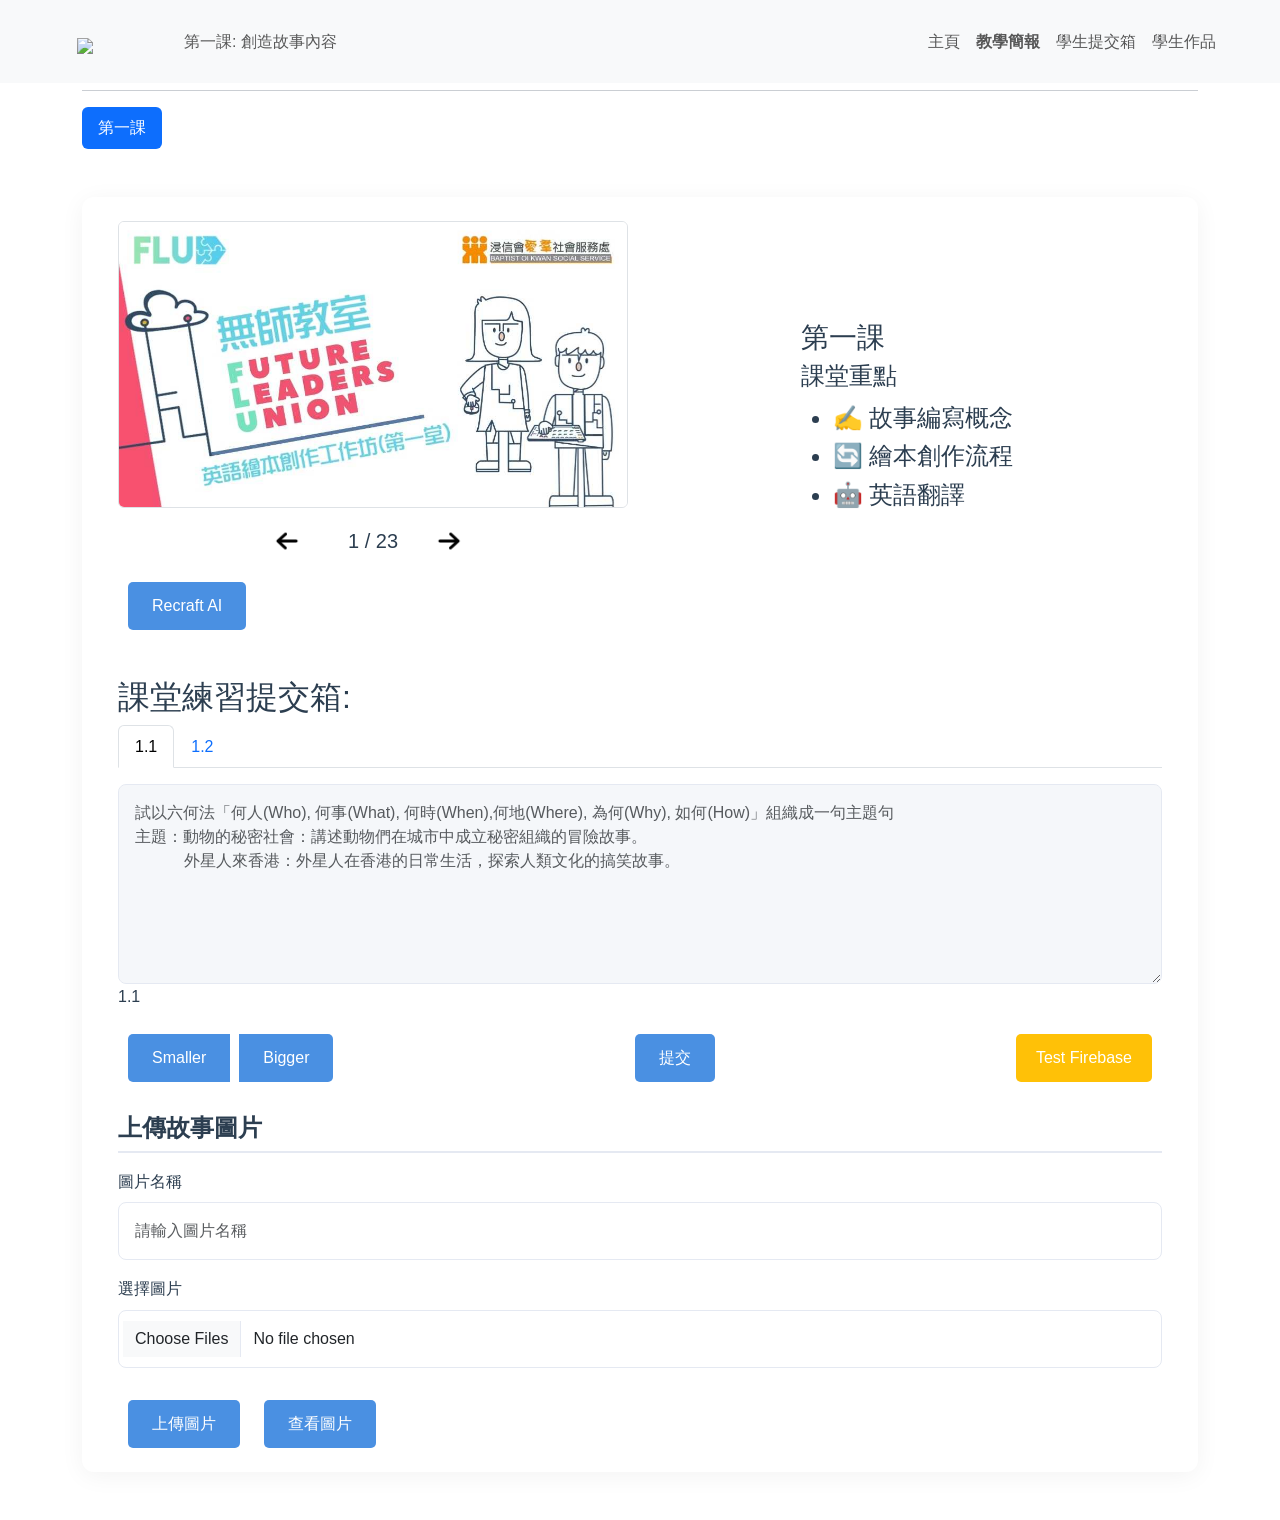
==== classppt.html @ ecd1509f "Initial commit: IW01 BOKSS 260302 - AI storytelling workshop (classppt, Firebase, teacher dashboard)" ====
<!DOCTYPE html>
<html lang="zh-Hant">

<head>
        <meta charset="utf-8">
        <meta http-equiv="X-UA-Compatible" content="IE=edge">
        <title>AI storytelling workshop</title>
        <meta name="description"
                content="IW06: Storytelling is a 4-lesson AI workshop for students aged 8-9. Participants will learn to leverage generative AI tools for creative writing, and storytelling. Through hands-on exercises, students will unlock new realms of narrative possibility by generating original text, images, and audio to bring their stories to life. For those seeking deeper practice, a 12-hour IW06 Practicum is available to further enhance Gen-AI arts skills. This workshop offers a unique opportunity to explore the intersection of technology and imagination. Prepare for an extraordinary adventure in AI-powered storytelling.">
        <meta name="viewport" content="width=device-width, initial-scale=1">
        <link href="https://cdn.jsdelivr.net/npm/bootstrap@5.3.3/dist/css/bootstrap.min.css" rel="stylesheet">
        <link rel="apple-touch-icon" sizes="180x180" href="favicon/apple-touch-icon.png">
        <link rel="icon" type="image/png" sizes="32x32" href="favicon/favicon-32x32.png">
        <link rel="icon" type="image/png" sizes="16x16" href="favicon/favicon-16x16.png">
        <style>
                :root {
                        --primary-color: #4A90E2;
                        --secondary-color: #F5F7FA;
                        --text-color: #2C3E50;
                        --border-color: #E5E9F2;
                        --hover-color: #357ABD;
                }

                body {
                        color: var(--text-color);
                        background-color: #FFFFFF;
                        line-height: 1.6;
                        font-family: 'Inter', -apple-system, BlinkMacSystemFont, sans-serif;
                }

                .text-rotator {
                        position: relative;
                        display: flex;
                        overflow: hidden;
                }

                .text-item {
                        position: absolute;
                        opacity: 0;
                        transition: opacity 0.5s ease-in-out;
                }

                .text-item.active {
                        opacity: 1;
                }

                .button-container {
                        display: flex;
                        flex-direction: row;
                        justify-content: center;
                        position: relative;
                        top: 300px;
                }

                .headline-container {
                        display: flex;
                        flex-direction: column;
                        align-items: center;
                }


                .btn {
                        color: white;
                        border: none;
                        border-radius: 5px;
                        padding: 10px 20px;
                        margin: 0 10px;
                        cursor: pointer;
                        transition: background-color 0.3s;
                }

                .btn hover {
                        background-color: #ffffff;
                }

                h4.mb-3 {
                        font-weight: 600;
                        color: var(--text-color);
                        margin: 2rem 0;
                        padding-bottom: 0.5rem;
                        border-bottom: 2px solid var(--border-color);
                }

                .btn-primary {
                        background-color: var(--primary-color);
                        border: none;
                        padding: 0.75rem 1.5rem;
                        transition: all 0.3s ease;
                }

                .btn-primary:hover {
                        background-color: var(--hover-color);
                        transform: translateY(-1px);
                }

                .form-control {
                        border: 1px solid var(--border-color);
                        border-radius: 8px;
                        padding: 1rem;
                        transition: all 0.3s ease;
                }

                .form-control:focus {
                        border-color: var(--primary-color);
                        box-shadow: 0 0 0 2px rgba(74, 144, 226, 0.1);
                }

                .scrollable-textarea {
                        background-color: var(--secondary-color);
                        border: 1px solid var(--border-color);
                }


                iframe {
                        border-radius: 12px;
                        box-shadow: 0 4px 6px rgba(0, 0, 0, 0.05);
                }

                .headline-container img {
                        max-width: 100%;
                        height: auto;
                        margin: 1rem 0;
                }

                @media (max-width: 576px) {
                        .container {
                                padding: 1rem;
                        }

                        .responsive-text {
                                font-size: 14px;
                                /* Adjust for small screens */
                        }

                        .button-container {
                                display: none;
                        }

                        .text-item h3 {
                                font-size: 16px;
                        }

                        .headline-container img {
                                width: 100%;
                                padding: 10%;
                        }
                }

                @media (min-width: 577px) and (max-width: 768px) {
                        .responsive-text {
                                font-size: 16px;
                                /* Adjust for medium screens */
                        }

                        .button-container {
                                display: none;
                        }

                        .text-item h3 {
                                font-size: 18px;
                        }
                }

                @media (min-width: 769px) and (max-width: 992px) {
                        .responsive-text {
                                font-size: 18px;
                                /* Adjust for large screens */
                        }

                        .button-container {
                                display: none;
                        }

                        .text-item h3 {
                                font-size: 20px;
                        }
                }

                @media (min-width: 993px) and (max-width: 1200px) {
                        .responsive-text {
                                font-size: 20px;
                                /* Adjust for extra large screens */
                        }

                        .button-container {
                                display: none;
                        }

                }

                @media (min-width: 1201px) and (max-width: 1400px) {
                        .responsive-text {
                                font-size: 22px;
                                /* Adjust for larger extra large screens */
                        }

                        .button-container {
                                display: none;
                        }
                }

                @media (min-width: 1401px) and (max-width: 1600px) {
                        .responsive-text {
                                font-size: 24px;
                                /* Adjust for even larger screens */
                        }

                }

                @media (min-width: 1601px) and (max-width: 18000px) {
                        .responsive-text {
                                font-size: 26px;
                                /* Adjust for very large screens up to 18,000 pixels */
                        }
                }

                .scrollable-textarea {
                        height: 200px;
                        /* Set a fixed height */
                        overflow-y: auto;
                        /* Enable vertical scrolling */
                }

                #sectionTitle {
                        transition: opacity 0.3s ease;
                        margin-left: 1rem;
                        font-weight: 500;
                }


                /* ... existing styles ... */

                .section-box {
                        background-color: #ffffff;
                        border-radius: 16px;
                        box-shadow: 0 4px 24px rgba(0, 0, 0, 0.05);
                        padding: 2rem;
                        margin: 1rem 0;
                        transition: all 0.3s ease;
                }

                .section-box:hover {
                        box-shadow: 0 6px 28px rgba(0, 0, 0, 0.08);
                        transform: translateY(-2px);
                }


                .section-box img.round {
                        border-radius: 12px;
                        transition: transform 0.3s ease;
                }

                .section-box {
                        background-color: transparent;
                        padding: 1.5rem;
                        border-radius: 12px;
                }

                @media (max-width: 768px) {
                        .section-box {
                                padding: 1rem;
                        }
                }

                li.active {
                        font-weight: bold;
                }
        </style>
</head>

<body>
        <!-- ==================== 1. 導航區 ==================== -->
        <nav class="navbar navbar-expand-lg navbar-light bg-light px-5 fixed-top">
                <a class="navbar-brand" href="https://future-leaders-union.odoo.com/zh_TW"
                        style="padding:5px; margin-top:5px" target="_blank">
                        <img class="mx-4" src="./images/FLU_logo2.png" width="100" class="d-inline-block align-top">
                </a>
                <a href="https://www.bokss.org.hk/">
                        <img src="https://www.bokss.org.hk/images/logo.png" height="60"
                                class="d-inline-block align-top "
                                style="padding:5px; margin-right:20px; margin-top: 7px" alt="" target="_blank"></a>
                <span id="userIdDisplay" class="d-none text-secondary me-3">用戶: <span id="userId"></span></span>

                <span id="sectionTitle" class="navbar-text d-none">
                        第一節: 創造故事內容
                </span>

                <button class="navbar-toggler" type="button" data-bs-toggle="collapse"
                        data-bs-target="#navbarSupportedContent" aria-controls="navbarSupportedContent"
                        aria-expanded="false" aria-label="Toggle navigation">
                        <span class="navbar-toggler-icon"></span>
                </button>
                <div class="justify-content-end collapse navbar-collapse" id="navbarSupportedContent">
                        <ul class="navbar-nav ml-auto mx-2">
                                <li class="nav-item">
                                        <a class="nav-link" href="index.html">主頁</a>
                                </li>
                                <li class="nav-item active">
                                        <a class="nav-link" href="classppt.html">教學簡報</a>
                                </li>
                                <li class="nav-item d-none" id="teacherArea">
                                        <a class="nav-link" href="teacherdashboard.html" target="_blank">學生提交箱</a>
                                </li>
                                <li class="nav-item">
                                        <a class="nav-link" href="portfolio/studentproject.html">學生作品</a>
                                </li>
                                <li class="nav-item d-none">
                                        <a class="nav-link" href="assessment.html">實習題目</a>
                                </li>
                                <li class="nav-item d-none">
                                        <a class="nav-link" href="teamproject.html">團隊項目</a>
                                </li>
                                <button onclick="logout()" class="btn btn-secondary" style="display: none;"
                                        id="logoutBtn">登出</button>
                        </ul>
                </div>

        </nav>
        <div style="margin-top: 90px;">
        </div>
        <div class="container mb-5">
                <hr>
                <!-- 課堂切換 Tabs -->
                <div class="d-flex align-items-center mb-3">
                        <ul class="nav nav-pills" id="lessonTabs">
                                <li class="nav-item">
                                        <button class="nav-link active" type="button" data-lesson="1">第一課</button>
                                </li>
                                <li class="nav-item d-none">
                                        <button class="nav-link" type="button" data-lesson="2">第二課</button>
                                </li>
                                <li class="nav-item d-none">
                                        <button class="nav-link" type="button" data-lesson="3">第三課</button>
                                </li>
                                <li class="nav-item d-none">
                                        <button class="nav-link" type="button" data-lesson="4">第四及五課</button>
                                </li>
                        </ul>
                </div>


                <!-- 第一課 -->
                <div class="lesson-section" data-lesson-section="1">
                        <div class="section-box row flex-grow-2 mt-5 fade-in">
                                <!-- Left: Slides and buttons -->
                                <div class="col-12 col-md-6 order-md-1">
                                        <!-- Slide Show Start -->
                                        <div id="slideShowContainer" class="mb-3">
                                                <div class="d-flex flex-column align-items-center">
                                                        <img id="mainSlideImage"
                                                                class="js-slide-img img-fluid rounded border"
                                                                src="images/slides_lesson1/1.jpg"
                                                                style="max-height:400px;object-fit:contain;"
                                                                alt="Slide 1">
                                                        <div
                                                                class="mt-2 d-flex justify-content-center align-items-center">
                                                                <button type="button"
                                                                        class="btn btn-outline-secondary btn-sm me-2 js-slide-prev"
                                                                        id="prevSlideBtn">
                                                                        <img src="images/icon/left-arrow.png"
                                                                                style="width: 30px; height: 30px; margin-right: 10px;">
                                                                </button>
                                                                <span id="slideNumber" class="js-slide-num mx-2"
                                                                        style="font-size: 20px; margin-right: 10px">1
                                                                        /
                                                                        28</span>
                                                                <button type="button"
                                                                        class="btn btn-outline-secondary btn-sm ms-2 js-slide-next"
                                                                        id="nextSlideBtn">
                                                                        <img src="images/icon/left-arrow (1).png"
                                                                                style="width: 30px; height: 30px; margin-right: 10px;">
                                                                </button>
                                                        </div>
                                                </div>
                                        </div>
                                        <!-- Slide Show End -->
                                        <div class="d-flex justify-content-between">
                                                <button type="button" class="btn btn-primary"
                                                        onclick="window.open('https://recraft.ai/', '_blank')">Recraft
                                                        AI
                                                </button>
                                        </div>
                                </div>
                                <!-- Right: 課堂重點 -->
                                <div
                                        class="col-12 col-md-6 order-md-2 d-flex justify-content-end flex-column justify-content-center align-items-center">
                                        <div class="fs-4 mt-5 mt-md-0">
                                                <h6 class="fs-3">第一課</h6>
                                                <h6 class="fs-4">課堂重點</h6>
                                                <ul>
                                                        <li>✍️ 故事編寫概念</li>
                                                        <li>🔄 繪本創作流程</li>
                                                        <li>🤖 英語翻譯</li>
                                                </ul>
                                        </div>
                                </div>

                                <div class="container mt-5 order-md-2">
                                        <h2>課堂練習提交箱:</h2>
                                        <ul class="nav nav-tabs mb-3" id="storyTabs1" role="tablist">
                                                <li class="nav-item" role="presentation">
                                                        <button class="nav-link active" id="tab2-1" data-bs-toggle="tab"
                                                                data-bs-target="#content2-1" type="button"
                                                                role="tab">1.1</button>
                                                </li>
                                                <li class="nav-item" role="presentation">
                                                        <button class="nav-link" id="tab2-2" data-bs-toggle="tab"
                                                                data-bs-target="#content2-2" type="button"
                                                                role="tab">1.2</button>
                                                </li>
                                        </ul>

                                        <form id="dataForm_ws1" class="text-submission-elements">
                                                <div class="tab-content" id="storyTabContent1">
                                                        <!-- Tab 1.1 -->
                                                        <div class="tab-pane fade show active" id="content2-1"
                                                                role="tabpanel">
                                                                <div class="form-outline">
                                                                        <textarea type="text" id="richTextInput2-1"
                                                                                name="id2-1"
                                                                                class="form-control scrollable-textarea"
                                                                                rows="10" placeholder="試以六何法「何人(Who), 何事(What), 何時(When),何地(Where), 為何(Why), 如何(How)」組織成一句主題句
主題：動物的秘密社會：講述動物們在城市中成立秘密組織的冒險故事。
           外星人來香港：外星人在香港的日常生活，探索人類文化的搞笑故事。"></textarea>
                                                                        <label class="form-label"
                                                                                for="richTextInput2-1">1.1 </label>
                                                                </div>
                                                        </div>

                                                        <!-- Tab 1.2 -->
                                                        <div class="tab-pane fade" id="content2-2" role="tabpanel">
                                                                <div class="form-outline">
                                                                        <textarea type="text" id="richTextInput2-2"
                                                                                name="id2-2"
                                                                                class="form-control scrollable-textarea"
                                                                                rows="10"
                                                                                placeholder="起:&#10;承:&#10;轉:&#10;合:"></textarea>
                                                                        <label class="form-label"
                                                                                for="richTextInput2-2">1.2
                                                                                試根據「起承轉合」來設計情節，豐富主題句和故事</label>
                                                                </div>
                                                        </div>


                                                        <!-- Tab 1.4 -->
                                                        <div class="tab-pane fade" id="content2-4" role="tabpanel"
                                                                d-none>
                                                                <div class="form-outline">
                                                                        <textarea type="text" id="richTextInput2-4"
                                                                                name="id2-4"
                                                                                class="form-control scrollable-textarea"
                                                                                rows="10"></textarea>
                                                                        <label class="form-label"
                                                                                for="richTextInput2-4">1.3
                                                                                請輸入你的英文故事</label>
                                                                </div>
                                                        </div>


                                                </div>

                                                <div class="d-flex justify-content-between mt-3">
                                                        <div class="btn-group d-none d-md-flex" role="group"
                                                                aria-label="Font Size Controls">
                                                                <button type="button" class="btn btn-primary"
                                                                        onclick="changeFontSize(-2)">Smaller</button>
                                                                <button type="button" class="btn btn-primary"
                                                                        onclick="changeFontSize(2)">Bigger</button>
                                                        </div>

                                                        <button type="button" class="btn btn-primary"
                                                                id="submitTextBtn1"
                                                                data-loading-text="上傳中...">提交</button>
                                                        <button type="button" class="btn btn-warning"
                                                                id="testFirebaseBtn"
                                                                onclick="testFirebaseConnection()">Test
                                                                Firebase</button>
                                                        <input class="d-none" type="text" id="name1" name="name"
                                                                value=currentUserId required>
                                                </div>
                                        </form>
                                </div>


                                <div class="container order-md-2" id="photoUploadSection" d-none>
                                        <h4 class="mb-3">上傳故事圖片</h4>

                                        <div class="row">
                                                <div class="col-12">
                                                        <div class="mb-3">
                                                                <label for="imageName" class="form-label">圖片名稱</label>
                                                                <input type="text" class="form-control" id="imageName1"
                                                                        placeholder="請輸入圖片名稱">
                                                        </div>

                                                        <div class="mb-3">
                                                                <label for="imageUpload" class="form-label">選擇圖片</label>
                                                                <input type="file" class="form-control"
                                                                        id="imageUpload1" multiple accept="image/*">
                                                        </div>

                                                        <div class="mb-3">
                                                                <div id="imagePreview" class="d-flex flex-wrap gap-3">
                                                                        <!-- Preview images will be displayed here -->
                                                                </div>
                                                        </div>

                                                        <button type="button" class="btn btn-primary"
                                                                id="uploadButton1">上傳圖片</button>
                                                        <button type="button" class="btn btn-primary"
                                                                id="viewPhotosButton">查看圖片</button>
                                                </div>
                                        </div>
                                </div>
                        </div>
                </div>
        </div>
        <div class="modal fade" id="presentationModal" tabindex="-1" aria-labelledby="presentationModalLabel"
                aria-hidden="true">
                <div class="modal-dialog modal-fullscreen">
                        <div class="modal-content">
                                <div class="modal-header">
                                        <h5 class="modal-title" id="presentationModalLabel">簡報</h5>
                                        <button type="button" class="btn-close" data-bs-dismiss="modal"
                                                aria-label="Close"></button>
                                </div>
                                <div class="modal-body" id="modalIframeContainer">
                                        <!-- iframe will be inserted here -->
                                </div>
                        </div>
                </div>
        </div>
        <div class="modal fade" id="photosModal2" tabindex="-1" aria-labelledby="photosModalLabel2" aria-hidden="true">
                <div class="modal-dialog modal-lg">
                        <div class="modal-content">
                                <div class="modal-header">
                                        <h5 class="modal-title" id="photosModalLabel2">已上傳的圖片</h5>
                                        <button type="button" class="btn-close" data-bs-dismiss="modal"
                                                aria-label="Close"></button>
                                </div>
                                <div class="modal-body">
                                        <div id="photoGallery2" class="d-flex flex-wrap gap-3">
                                                <!-- Photos will be displayed here -->
                                        </div>
                                </div>
                        </div>
                </div>
        </div>
        <div class="modal fade" id="photosModal3" tabindex="-1" aria-labelledby="photosModalLabel3" aria-hidden="true">
                <div class="modal-dialog modal-lg">
                        <div class="modal-content">
                                <div class="modal-header">
                                        <h5 class="modal-title" id="photosModalLabel3">已上傳的圖片</h5>
                                        <button type="button" class="btn-close" data-bs-dismiss="modal"
                                                aria-label="Close"></button>
                                </div>
                                <div class="modal-body">
                                        <div id="photoGallery3" class="d-flex flex-wrap gap-3">
                                                <!-- Photos will be displayed here -->
                                        </div>
                                </div>
                        </div>
                </div>
        </div>
        <div class="modal fade" id="photosModal" tabindex="-1" aria-labelledby="photosModalLabel" aria-hidden="true">
                <div class="modal-dialog modal-lg">
                        <div class="modal-content">
                                <div class="modal-header">
                                        <h5 class="modal-title" id="photosModalLabel">已上傳的圖片</h5>
                                        <button type="button" class="btn-close" data-bs-dismiss="modal"
                                                aria-label="Close"></button>
                                </div>
                                <div class="modal-body">
                                        <div id="photoGallery" class="d-flex flex-wrap gap-3">
                                                <!-- Photos will be displayed here -->
                                        </div>
                                </div>
                        </div>
                </div>
        </div>
        <script src="https://cdn.jsdelivr.net/npm/bootstrap@5.2.3/dist/js/bootstrap.bundle.min.js"></script>
        <script type="module">














                // ==================== 4.1 Firebase 初始化與全局變數 ====================
                import { initializeApp } from "https://www.gstatic.com/firebasejs/11.1.0/firebase-app.js";
                import { getAnalytics } from "https://www.gstatic.com/firebasejs/11.1.0/firebase-analytics.js";
                import { getStorage, ref, uploadBytes, getDownloadURL, listAll } from "https://www.gstatic.com/firebasejs/11.1.0/firebase-storage.js";
                import { getFirestore, collection, addDoc, serverTimestamp } from "https://www.gstatic.com/firebasejs/11.1.0/firebase-firestore.js";
                const firebaseConfig = {
                        apiKey: "AIzaSyC-yuLzNuwAI9WjtaTczyIU371Ircbw31M",
                        authDomain: "iw01-bokss-260303.firebaseapp.com",
                        projectId: "iw01-bokss-260303",
                        storageBucket: "iw01-bokss-260303.firebasestorage.app",
                        messagingSenderId: "778796723219",
                        appId: "1:778796723219:web:577576c889cdf8f252a3e6",
                        measurementId: "G-60Q26SB1LJ"
                };
                const app = initializeApp(firebaseConfig);
                const analytics = getAnalytics(app);
                const storage = getStorage(app);
                const db = getFirestore(app);
                window.fbApp = app;
                window.fbDb = db;
                window.fbStorage = storage;
                window.fbServerTimestamp = serverTimestamp;
                window.fbAddDoc = addDoc;
                window.fbCollection = collection;
                window.fbRef = ref;
                window.fbListAll = listAll;
                window.fbGetDownloadURL = getDownloadURL;
                window.fbUploadBytes = uploadBytes;
                function setupLessonSubmit(formId, btnId, textareaIds, labelSelectors) {
                        const submitBtn = document.getElementById(btnId);
                        if (!submitBtn) return;
                        submitBtn.addEventListener('click', async function () {
                                const originalText = submitBtn.textContent;
                                submitBtn.disabled = true;
                                submitBtn.textContent = submitBtn.getAttribute('data-loading-text') || "上傳中...";
                                const currentUserId = localStorage.getItem('currentUserId');
                                if (!currentUserId) {
                                        alert('請先登入！');
                                        submitBtn.disabled = false;
                                        submitBtn.textContent = originalText;
                                        return;
                                }
                                let hasSubmission = false;
                                let errorOccurred = false;
                                let lastError = '';
                                for (const id of textareaIds) {
                                        const textarea = document.getElementById(id);
                                        if (textarea && textarea.value.trim()) {
                                                hasSubmission = true;
                                                const section = id.replace('richTextInput', '');
                                                const result = await uploadText(textarea.value, section, currentUserId, 'ws1');
                                                if (!result.ok) {
                                                        errorOccurred = true;
                                                        if (result.error) lastError = result.error;
                                                }
                                        }
                                }
                                if (!hasSubmission) {
                                        alert('請先輸入內容再提交！');
                                } else if (errorOccurred) {
                                        const msg = lastError ? '提交失敗：' + lastError + '\n\n如為權限錯誤，請在 Firebase Console 的 Firestore 規則中允許寫入 submissions 集合。' : '有部分內容提交失敗，請檢查網絡或稍後再試。';
                                        alert(msg);
                                } else {
                                        textareaIds.forEach(id => { const t = document.getElementById(id); if (t) t.value = ''; });
                                        document.querySelectorAll(labelSelectors).forEach(label => { label.textContent = `成功提交`; });
                                }
                                submitBtn.disabled = false;
                                submitBtn.textContent = originalText;
                        });
                }
                setupLessonSubmit('dataForm_ws1', 'submitTextBtn1', ['richTextInput2-1', 'richTextInput2-2'], '#storyTabContent1 .form-label');
                setupLessonSubmit('dataForm_ws2_lesson2', 'submitTextBtn2', ['richTextInput3-1', 'richTextInput3-2'], '#storyTabContent2 .form-label');
                setupLessonSubmit('dataForm_ws2_lesson3', 'submitTextBtn3', ['richTextInput4-1', 'richTextInput4-2'], '#storyTabContent3 .form-label');
                setupLessonSubmit('dataForm_ws2_lesson4', 'submitTextBtn4', ['richTextInput5-1', 'richTextInput5-2'], '#storyTabContent4 .form-label');
                /**
                 * 通用文字上傳函數
                 * @param {string} text - 要上傳的內容
                 * @param {string} section - 章節/欄位標記
                 * @param {string} userId - 用戶ID
                 * @param {string} workshop - 工作坊標記
                 * @returns {Promise<string|false>} - 成功回傳文件ID，失敗回傳 false
                 */
                export async function uploadText(text, section, userId, workshop) {
                        if (!window.fbDb || !window.fbAddDoc || !window.fbCollection) {
                                console.error('Firebase 未初始化');
                                return { ok: false, error: 'Firebase 未初始化' };
                        }
                        if (!text || !userId || !section || !workshop) {
                                console.error('缺少必要參數');
                                return { ok: false, error: '缺少必要參數' };
                        }
                        const submissionData = {
                                content: text.trim(),
                                userId: userId,
                                timestamp: window.fbServerTimestamp ? window.fbServerTimestamp() : new Date(),
                                section: section,
                                workshop: workshop
                        };
                        try {
                                const docRef = await window.fbAddDoc(
                                        window.fbCollection(window.fbDb, 'submissions'),
                                        submissionData
                                );
                                return { ok: true, id: docRef.id };
                        } catch (error) {
                                console.error('Firebase upload error:', error);
                                const code = (error && error.code) ? error.code : '';
                                const msg = (error && error.message) ? error.message : String(error);
                                const full = code ? `[${code}] ${msg}` : msg;
                                return { ok: false, error: full };
                        }
                }
                window.uploadText = uploadText;
                /**
                 * 上傳圖片到 Firebase Storage，並處理 UI 狀態
                 * @param {FileList|File[]} files - 來自 <input type="file"> 的 files
                 * @param {string} imageName - 圖片名稱
                 * @param {string} userId - 用戶ID
                 * @param {HTMLElement} imagePreview - 預覽區塊
                 * @param {HTMLElement} uploadButton - 上傳按鈕
                 */
                async function uploadImage(files, imageName, userId, imagePreview, uploadButton) {
                        if (!files.length || !imageName) {
                                alert('請選擇圖片並輸入名稱');
                                return;
                        }
                        try {
                                uploadButton.disabled = true;
                                uploadButton.textContent = '上傳中...';
                                for (let i = 0; i < files.length; i++) {
                                        const file = files[i];
                                        const timestamp = Date.now();
                                        const fileName = `${userId}_ws1_${imageName}_${i}`;
                                        const storageRef = window.fbRef(window.fbStorage, `stories/${fileName}`);
                                        await window.fbUploadBytes(storageRef, file);
                                        const downloadURL = await window.fbGetDownloadURL(storageRef);
                                        // 你可以在這裡處理 downloadURL，例如顯示圖片
                                        console.log('File uploaded:', downloadURL);
                                }
                                alert('圖片上傳成功！'); location.reload();
                                if (imagePreview) imagePreview.innerHTML = '';
                        } catch (error) {
                                console.error('Upload error:', error);
                                alert('上傳失敗，請重試');
                        } finally {
                                uploadButton.disabled = false;
                                uploadButton.textContent = '上傳圖片';
                                if (files && files[0] && files[0].ownerDocument) {
                                        // 清空 input
                                        files[0].ownerDocument.getElementById(uploadButton.id.replace('uploadButton', 'imageUpload')).value = '';
                                        files[0].ownerDocument.getElementById(uploadButton.id.replace('uploadButton', 'imageName')).value = '';
                                }
                        }
                }
                // 綁定所有圖片上傳按鈕
                const uploadBtn1 = document.getElementById('uploadButton1');
                const uploadBtn2 = document.getElementById('uploadButton2');
                const uploadBtn3 = document.getElementById('uploadButton3');
                const uploadBtn4 = document.getElementById('uploadButton4');
                const imageInput1 = document.getElementById('imageUpload1');
                const imageInput2 = document.getElementById('imageUpload2');
                const imageInput3 = document.getElementById('imageUpload3');
                const imageInput4 = document.getElementById('imageUpload4');
                const imageNameInput1 = document.getElementById('imageName1');
                const imageNameInput2 = document.getElementById('imageName2');
                const imageNameInput3 = document.getElementById('imageName3');
                const imageNameInput4 = document.getElementById('imageName4');
                const imagePreview1 = document.getElementById('imagePreview1') || document.getElementById('imagePreview');
                const imagePreview2 = document.getElementById('imagePreview2') || document.getElementById('imagePreview');
                const imagePreview3 = document.getElementById('imagePreview3') || document.getElementById('imagePreview');
                const imagePreview4 = document.getElementById('imagePreview4') || document.getElementById('imagePreview');
                if (uploadBtn1 && imageInput1 && imageNameInput1) {
                        uploadBtn1.addEventListener('click', async function () {
                                const userId = localStorage.getItem('currentUserId');
                                await uploadImage(imageInput1.files, imageNameInput1.value, userId, imagePreview1, uploadBtn1);
                        });
                        uploadBtn2.addEventListener('click', async function () {
                                const userId = localStorage.getItem('currentUserId');
                                await uploadImage(imageInput2.files, imageNameInput2.value, userId, imagePreview2, uploadBtn2);
                        });
                        uploadBtn3.addEventListener('click', async function () {
                                const userId = localStorage.getItem('currentUserId');
                                await uploadImage(imageInput3.files, imageNameInput3.value, userId, imagePreview3, uploadBtn3);
                        });
                        uploadBtn4.addEventListener('click', async function () {
                                const userId = localStorage.getItem('currentUserId');
                                await uploadImage(imageInput4.files, imageNameInput4.value, userId, imagePreview4, uploadBtn4);
                        });
                };
        </script>
        <script>
                // ...原有非module JS保留...
        </script>
        <script src="script.js"></script>
</body>

</html>
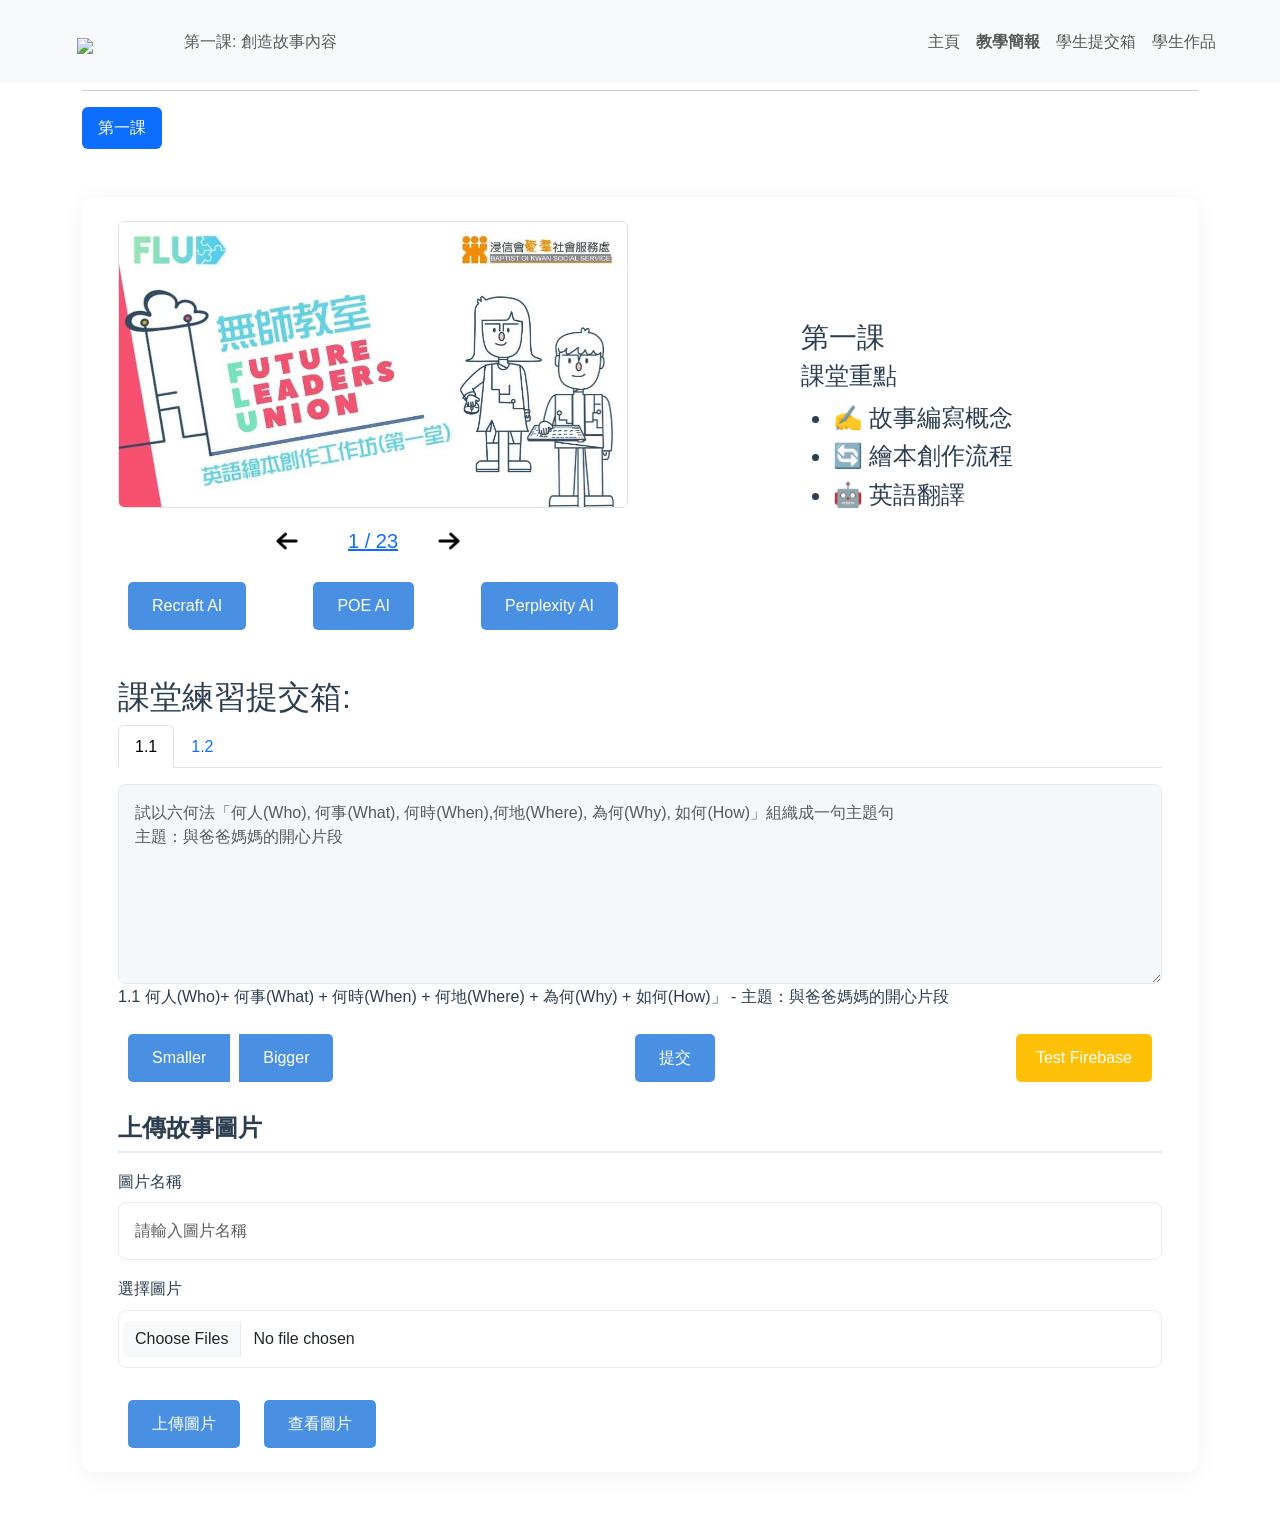
==== commit 55c69297: "Add image preview and fix 查看圖片 button: local preview on file select, view uploaded photos in modal f" ====
--- a/classppt.html
+++ b/classppt.html
@@ -299,17 +299,12 @@
                                         <a class="nav-link" href="classppt.html">教學簡報</a>
                                 </li>
                                 <li class="nav-item d-none" id="teacherArea">
-                                        <a class="nav-link" href="teacherdashboard.html" target="_blank">學生提交箱</a>
+                                        <a class="nav-link" href="teacherdashboard.html">學生提交箱</a>
                                 </li>
                                 <li class="nav-item">
                                         <a class="nav-link" href="portfolio/studentproject.html">學生作品</a>
                                 </li>
-                                <li class="nav-item d-none">
-                                        <a class="nav-link" href="assessment.html">實習題目</a>
-                                </li>
-                                <li class="nav-item d-none">
-                                        <a class="nav-link" href="teamproject.html">團隊項目</a>
-                                </li>
+
                                 <button onclick="logout()" class="btn btn-secondary" style="display: none;"
                                         id="logoutBtn">登出</button>
                         </ul>
@@ -345,38 +340,49 @@
                                 <!-- Left: Slides and buttons -->
                                 <div class="col-12 col-md-6 order-md-1">
                                         <!-- Slide Show Start -->
-                                        <div id="slideShowContainer" class="mb-3">
-                                                <div class="d-flex flex-column align-items-center">
-                                                        <img id="mainSlideImage"
-                                                                class="js-slide-img img-fluid rounded border"
-                                                                src="images/slides_lesson1/1.jpg"
-                                                                style="max-height:400px;object-fit:contain;"
-                                                                alt="Slide 1">
-                                                        <div
-                                                                class="mt-2 d-flex justify-content-center align-items-center">
-                                                                <button type="button"
-                                                                        class="btn btn-outline-secondary btn-sm me-2 js-slide-prev"
-                                                                        id="prevSlideBtn">
-                                                                        <img src="images/icon/left-arrow.png"
-                                                                                style="width: 30px; height: 30px; margin-right: 10px;">
-                                                                </button>
-                                                                <span id="slideNumber" class="js-slide-num mx-2"
-                                                                        style="font-size: 20px; margin-right: 10px">1
-                                                                        /
-                                                                        28</span>
-                                                                <button type="button"
-                                                                        class="btn btn-outline-secondary btn-sm ms-2 js-slide-next"
-                                                                        id="nextSlideBtn">
-                                                                        <img src="images/icon/left-arrow (1).png"
-                                                                                style="width: 30px; height: 30px; margin-right: 10px;">
-                                                                </button>
+                                        <a href="https://www.canva.com/design/DAHC48ITBsk/keKIHnEEx8lPzeguk2AGww/view?utm_content=DAHC48ITBsk&utm_campaign=designshare&utm_medium=link2&utm_source=uniquelinks&utlId=h844b4e6530"
+                                                target="_blank">
+                                                <div id="slideShowContainer" class="mb-3">
+                                                        <div class="d-flex flex-column align-items-center">
+                                                                <img id="mainSlideImage"
+                                                                        class="js-slide-img img-fluid rounded border"
+                                                                        src="images/slides_lesson1/1.jpg"
+                                                                        style="max-height:400px;object-fit:contain;"
+                                                                        alt="Slide 1">
+                                                                <div
+                                                                        class="mt-2 d-flex justify-content-center align-items-center">
+                                                                        <button type="button"
+                                                                                class="btn btn-outline-secondary btn-sm me-2 js-slide-prev"
+                                                                                id="prevSlideBtn">
+                                                                                <img src="images/icon/left-arrow.png"
+                                                                                        style="width: 30px; height: 30px; margin-right: 10px;">
+                                                                        </button>
+                                                                        <span id="slideNumber" class="js-slide-num mx-2"
+                                                                                style="font-size: 20px; margin-right: 10px">1
+                                                                                /
+                                                                                28</span>
+                                                                        <button type="button"
+                                                                                class="btn btn-outline-secondary btn-sm ms-2 js-slide-next"
+                                                                                id="nextSlideBtn">
+                                                                                <img src="images/icon/left-arrow (1).png"
+                                                                                        style="width: 30px; height: 30px; margin-right: 10px;">
+                                                                        </button>
+                                                                </div>
                                                         </div>
                                                 </div>
-                                        </div>
+                                        </a>
                                         <!-- Slide Show End -->
                                         <div class="d-flex justify-content-between">
                                                 <button type="button" class="btn btn-primary"
                                                         onclick="window.open('https://recraft.ai/', '_blank')">Recraft
+                                                        AI
+                                                </button>
+                                                <button type="button" class="btn btn-primary"
+                                                        onclick="window.open('https://poe.com/', '_blank')">POE
+                                                        AI
+                                                </button>
+                                                <button type="button" class="btn btn-primary"
+                                                        onclick="window.open('https://www.perplexity.ai/', '_blank')">Perplexity
                                                         AI
                                                 </button>
                                         </div>
@@ -420,10 +426,12 @@
                                                                                 name="id2-1"
                                                                                 class="form-control scrollable-textarea"
                                                                                 rows="10" placeholder="試以六何法「何人(Who), 何事(What), 何時(When),何地(Where), 為何(Why), 如何(How)」組織成一句主題句
-主題：動物的秘密社會：講述動物們在城市中成立秘密組織的冒險故事。
-           外星人來香港：外星人在香港的日常生活，探索人類文化的搞笑故事。"></textarea>
+主題：與爸爸媽媽的開心片段"></textarea>
                                                                         <label class="form-label"
-                                                                                for="richTextInput2-1">1.1 </label>
+                                                                                for="richTextInput2-1">1.1 何人(Who)+
+                                                                                何事(What) + 何時(When) + 何地(Where) +
+                                                                                為何(Why) + 如何(How)」 -
+                                                                                主題：與爸爸媽媽的開心片段</label>
                                                                 </div>
                                                         </div>
 
@@ -716,6 +724,10 @@
                  * @param {HTMLElement} uploadButton - 上傳按鈕
                  */
                 async function uploadImage(files, imageName, userId, imagePreview, uploadButton) {
+                        if (!userId) {
+                                alert('請先登入才能上傳圖片。');
+                                return;
+                        }
                         if (!files.length || !imageName) {
                                 alert('請選擇圖片並輸入名稱');
                                 return;
@@ -765,21 +777,97 @@
                 const imagePreview2 = document.getElementById('imagePreview2') || document.getElementById('imagePreview');
                 const imagePreview3 = document.getElementById('imagePreview3') || document.getElementById('imagePreview');
                 const imagePreview4 = document.getElementById('imagePreview4') || document.getElementById('imagePreview');
+                // Preview selected images in #imagePreview before upload
+                if (imageInput1 && imagePreview1) {
+                        imageInput1.addEventListener('change', function () {
+                                imagePreview1.innerHTML = '';
+                                const files = this.files;
+                                if (!files.length) return;
+                                for (let i = 0; i < files.length; i++) {
+                                        const file = files[i];
+                                        if (!file.type.startsWith('image/')) continue;
+                                        const reader = new FileReader();
+                                        reader.onload = (e) => {
+                                                const img = document.createElement('img');
+                                                img.src = e.target.result;
+                                                img.alt = file.name;
+                                                img.className = 'img-thumbnail';
+                                                img.style.maxWidth = '120px';
+                                                img.style.maxHeight = '120px';
+                                                img.style.objectFit = 'cover';
+                                                imagePreview1.appendChild(img);
+                                        };
+                                        reader.readAsDataURL(file);
+                                }
+                        });
+                }
+                // View Photos button: open modal and load uploaded images from Firebase
+                const viewPhotosBtn = document.getElementById('viewPhotosButton');
+                const photosModalEl = document.getElementById('photosModal');
+                const photoGalleryEl = document.getElementById('photoGallery');
+                if (viewPhotosBtn && photoGalleryEl && window.fbRef && window.fbStorage && window.fbListAll && window.fbGetDownloadURL) {
+                        viewPhotosBtn.addEventListener('click', async function () {
+                                const userId = localStorage.getItem('currentUserId');
+                                if (!userId) {
+                                        alert('請先登入才能查看圖片。');
+                                        return;
+                                }
+                                viewPhotosBtn.disabled = true;
+                                viewPhotosBtn.textContent = '載入中...';
+                                photoGalleryEl.innerHTML = '<p class="text-muted">載入中...</p>';
+                                if (photosModalEl) {
+                                        const modal = new bootstrap.Modal(photosModalEl);
+                                        modal.show();
+                                }
+                                try {
+                                        const listRef = window.fbRef(window.fbStorage, 'stories');
+                                        const listResult = await window.fbListAll(listRef);
+                                        photoGalleryEl.innerHTML = '';
+                                        const prefix = userId + '_';
+                                        const items = (listResult.items || []).filter(item => item.name.startsWith(prefix));
+                                        if (items.length === 0) {
+                                                photoGalleryEl.innerHTML = '<p class="text-muted">尚無已上傳的圖片。</p>';
+                                        } else {
+                                                for (const itemRef of items) {
+                                                        const url = await window.fbGetDownloadURL(itemRef);
+                                                        const img = document.createElement('img');
+                                                        img.src = url;
+                                                        img.alt = itemRef.name;
+                                                        img.className = 'img-thumbnail';
+                                                        img.style.maxWidth = '200px';
+                                                        img.style.maxHeight = '200px';
+                                                        img.style.objectFit = 'cover';
+                                                        photoGalleryEl.appendChild(img);
+                                                }
+                                        }
+                                } catch (err) {
+                                        console.error(err);
+                                        photoGalleryEl.innerHTML = '<p class="text-danger">無法載入圖片，請稍後再試。</p>';
+                                } finally {
+                                        viewPhotosBtn.disabled = false;
+                                        viewPhotosBtn.textContent = '查看圖片';
+                                }
+                        });
+                }
                 if (uploadBtn1 && imageInput1 && imageNameInput1) {
                         uploadBtn1.addEventListener('click', async function () {
                                 const userId = localStorage.getItem('currentUserId');
+                                if (!userId) { alert('請先登入才能上傳圖片。'); return; }
                                 await uploadImage(imageInput1.files, imageNameInput1.value, userId, imagePreview1, uploadBtn1);
                         });
                         uploadBtn2.addEventListener('click', async function () {
                                 const userId = localStorage.getItem('currentUserId');
+                                if (!userId) { alert('請先登入才能上傳圖片。'); return; }
                                 await uploadImage(imageInput2.files, imageNameInput2.value, userId, imagePreview2, uploadBtn2);
                         });
                         uploadBtn3.addEventListener('click', async function () {
                                 const userId = localStorage.getItem('currentUserId');
+                                if (!userId) { alert('請先登入才能上傳圖片。'); return; }
                                 await uploadImage(imageInput3.files, imageNameInput3.value, userId, imagePreview3, uploadBtn3);
                         });
                         uploadBtn4.addEventListener('click', async function () {
                                 const userId = localStorage.getItem('currentUserId');
+                                if (!userId) { alert('請先登入才能上傳圖片。'); return; }
                                 await uploadImage(imageInput4.files, imageNameInput4.value, userId, imagePreview4, uploadBtn4);
                         });
                 };
